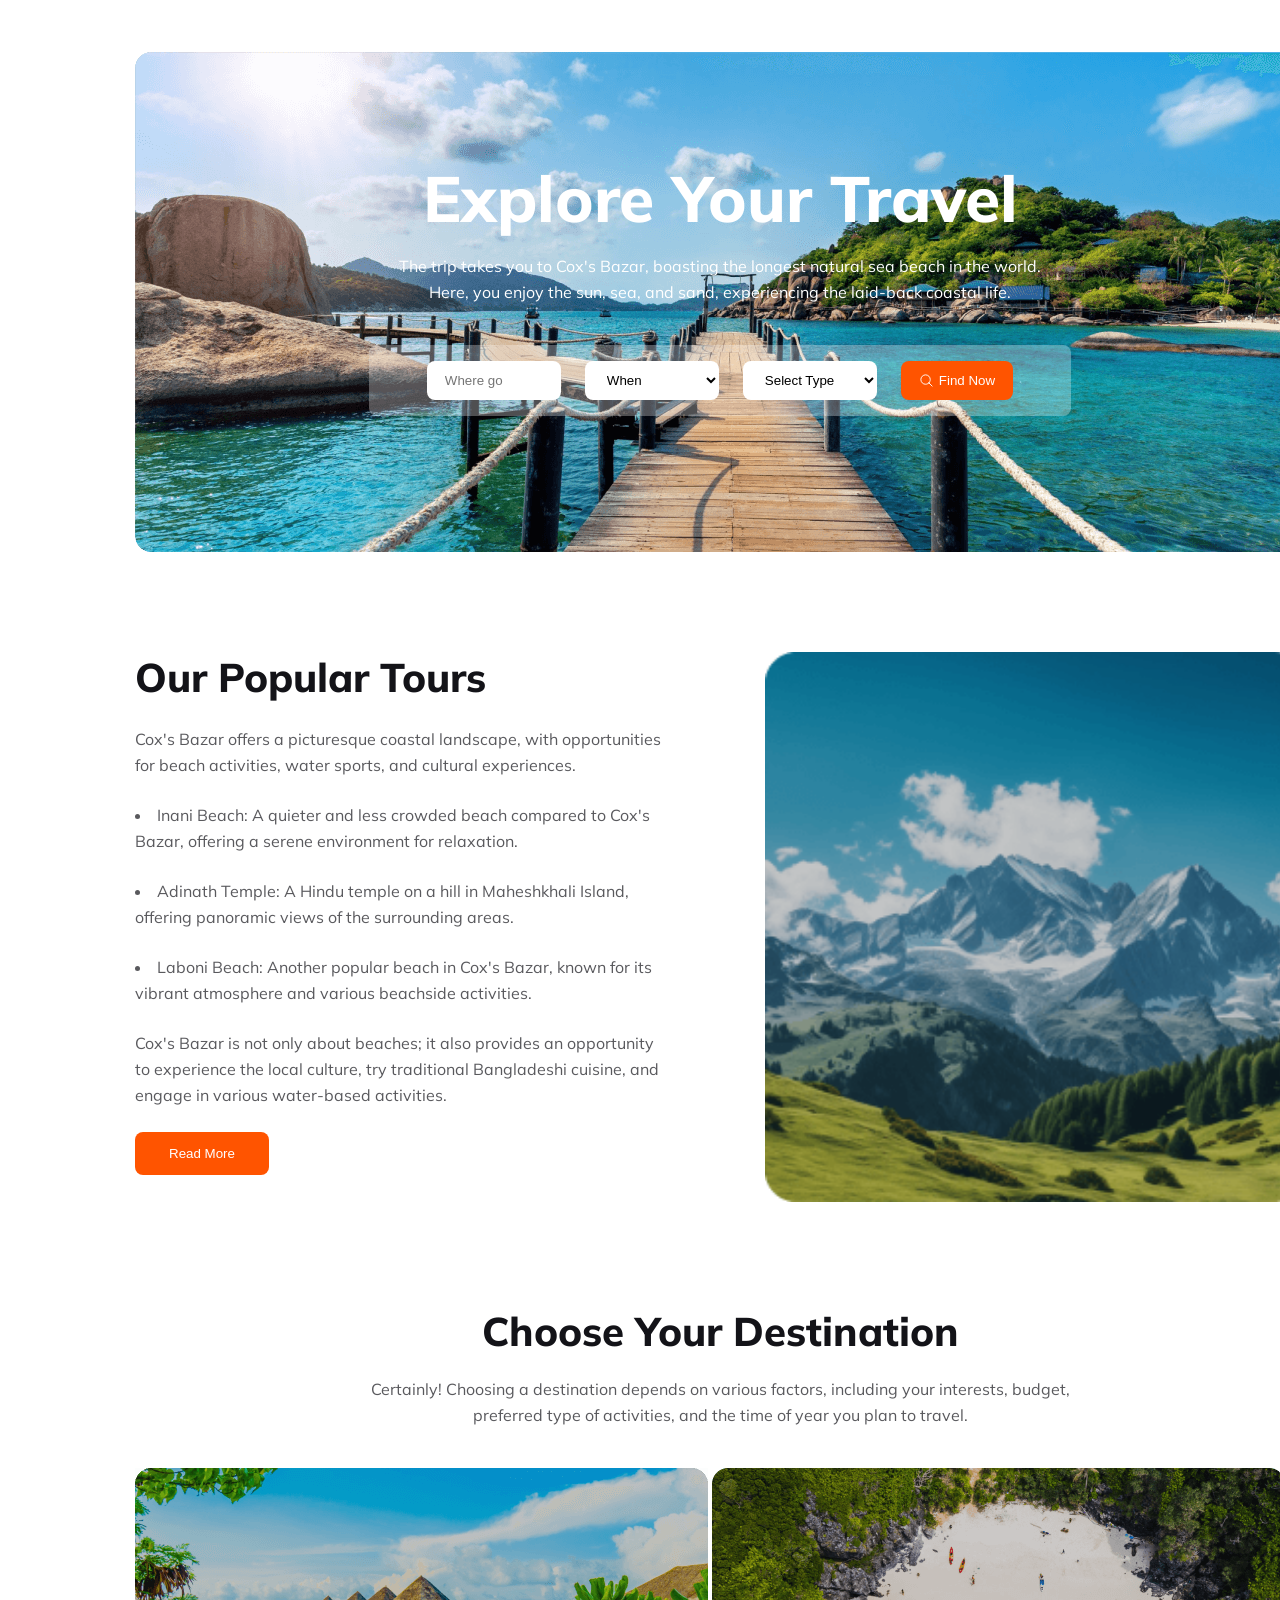
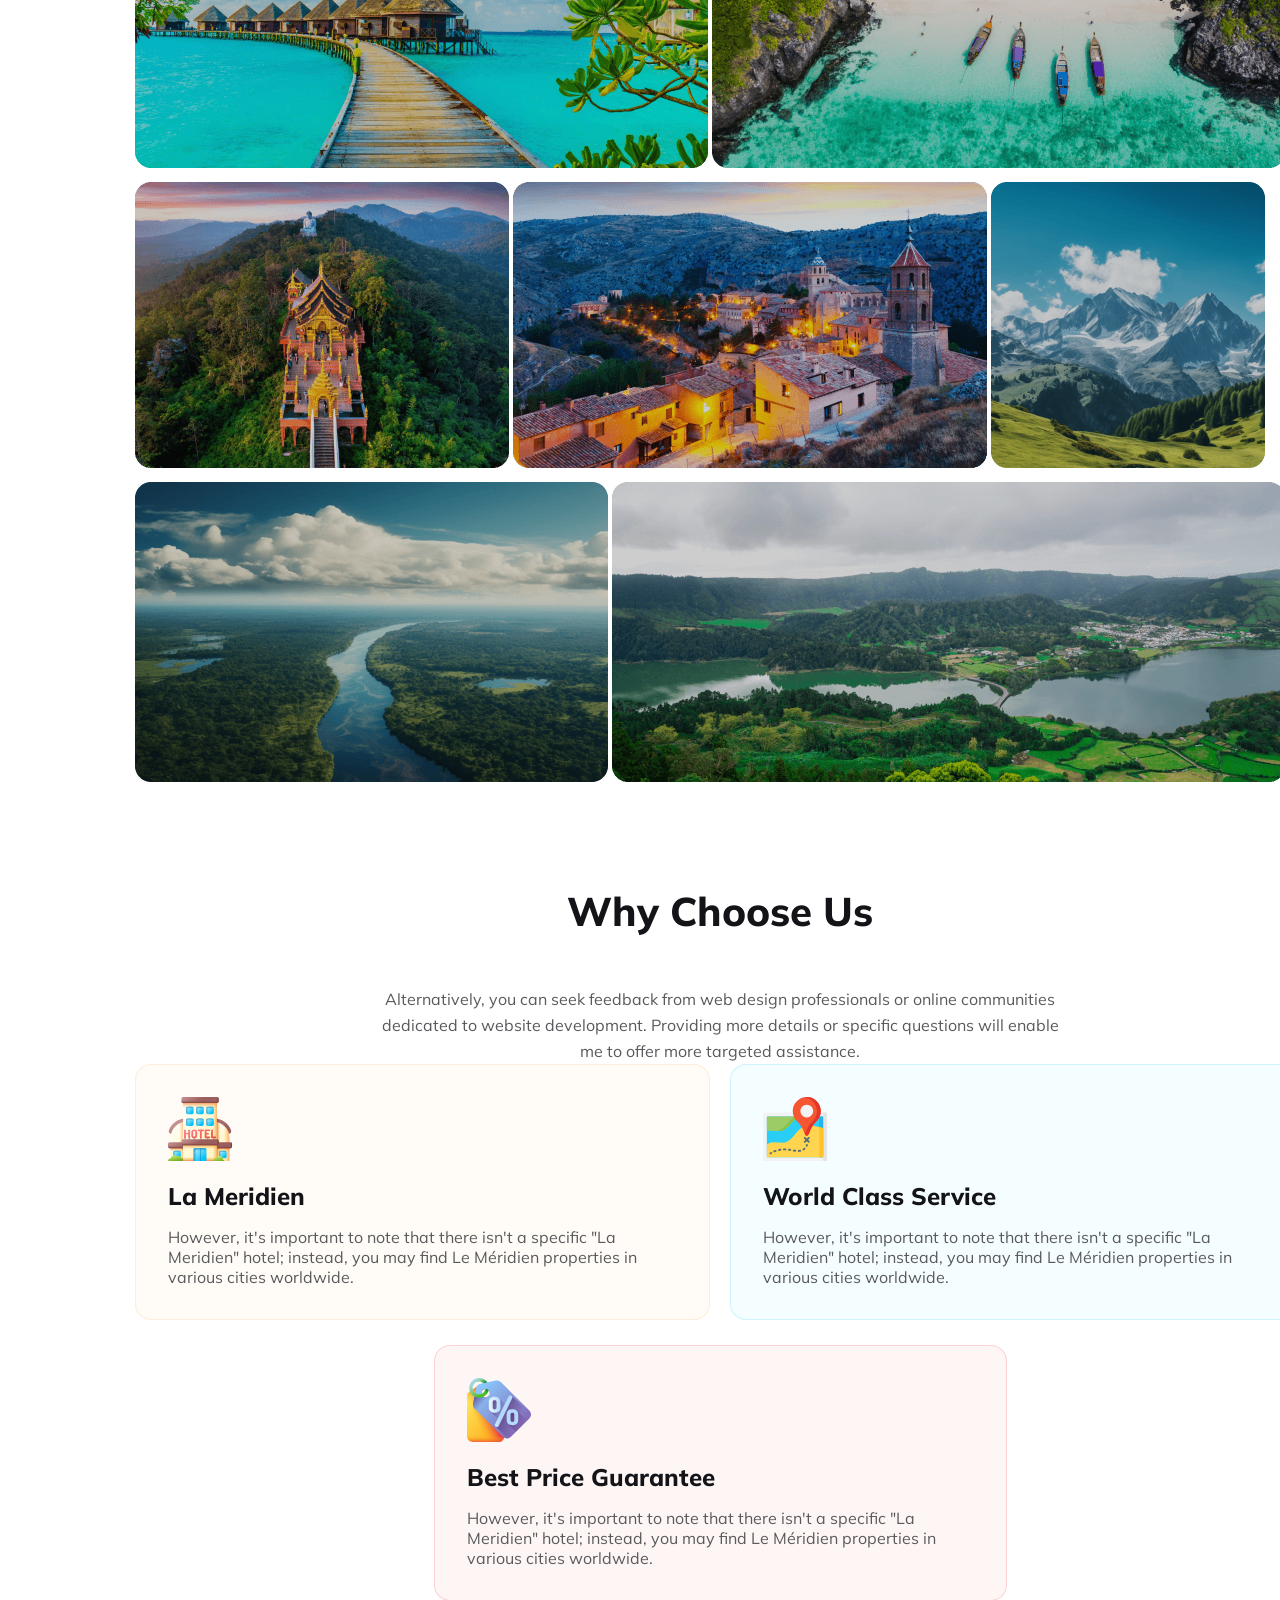
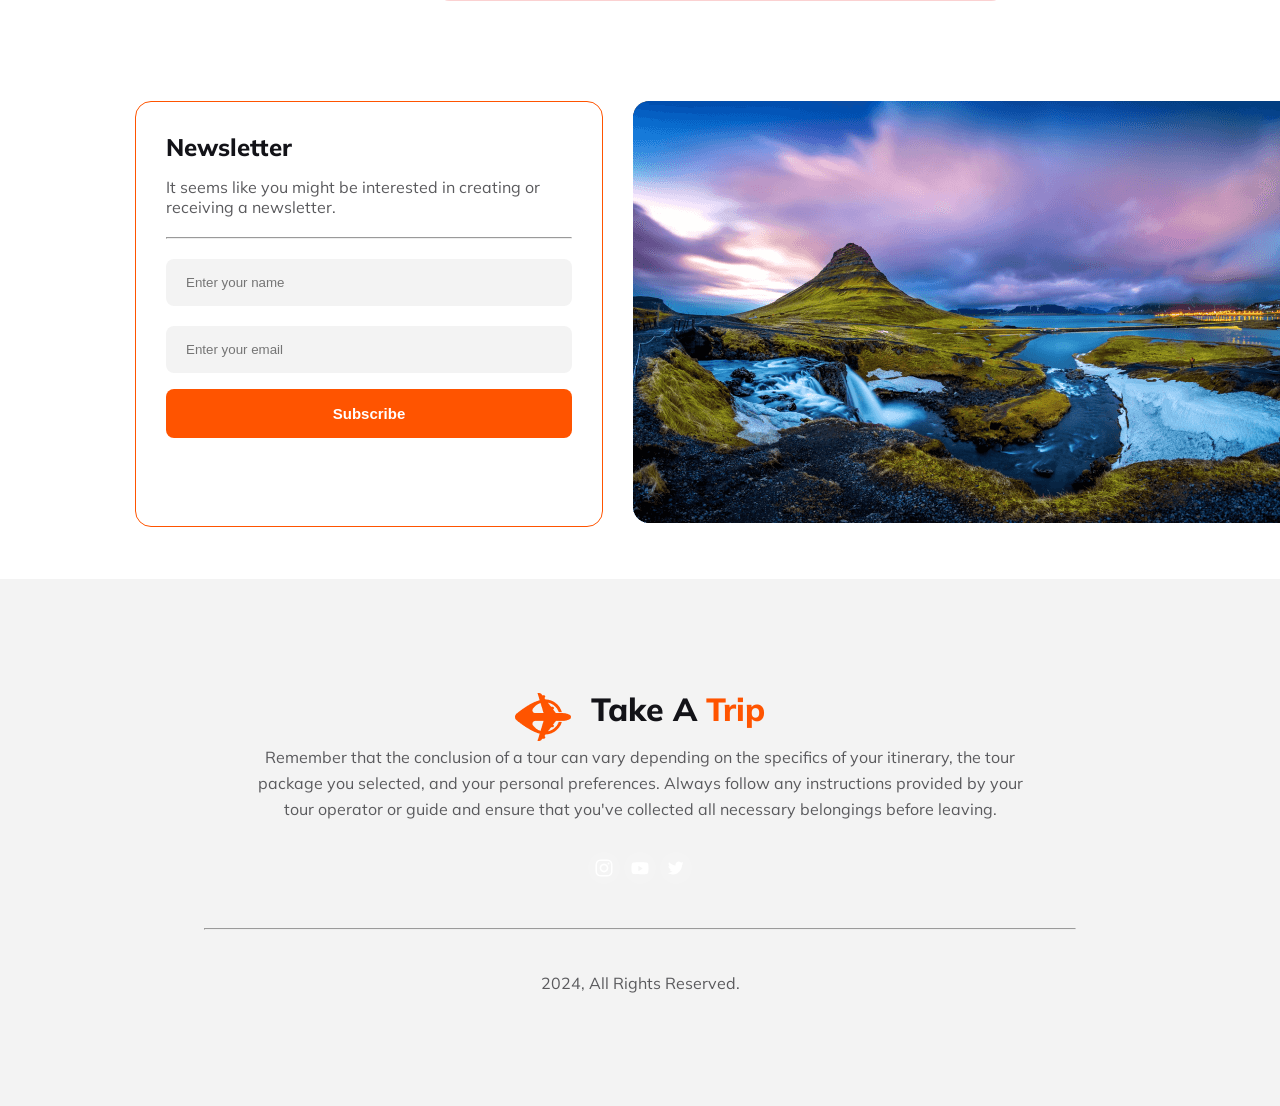
==== travel.html @ 84170798 "No responsive website" ====
<!DOCTYPE html>
<html lang="en">

<head>
    <meta charset="UTF-8">
    <meta name="viewport" content="width=device-width, initial-scale=1.0">
    <title>Travel Guide Website</title>
    <link rel="stylesheet" href="travel.css">

</head>

<body>
    <div class="main-container">


        <!-- banner-part -->
        <div class="banner-container">
            <div class="banner-box">

                <h1 class="banner-box-title">Explore Your Travel</h1>
                <p class="banner-box-description">The trip takes you to Cox's Bazar, boasting the longest natural sea
                    beach in the world. Here, you enjoy the sun, sea, and sand, experiencing the laid-back coastal life.
                </p>

                <form class="banner-form">
                    <input type="text" placeholder="Where go">
                    <select class="banner-select">
                        <option value="">When</option>
                        <option value="">How</option>
                        <option value="">Where</option>
                    </select>
                    <select class="banner-select">
                        <option value="">Select Type</option>
                        <option value="">Plane</option>
                        <option value="">Bus</option>
                    </select>
                    <button class="btn-primary">
                        <img src="./Images/Frame.svg" alt="">Find Now
                    </button>
                </form>
            </div>

            <!-- Popular section -->
            <!-- Popular section -->

            <div class="popular-container">
                <div class="popular-box">
                    <h1 class="popular-box-header">Our Popular Tours</h1>
                    <p class="popular-box-description">
                        Cox's Bazar offers a picturesque coastal landscape, with opportunities for beach activities,
                        water sports, and cultural experiences.
                    </p>
                    <li class="popular-box-description">Inani Beach: A quieter and less crowded beach compared to Cox's
                        Bazar, offering a serene
                        environment for relaxation.</li>
                    <li class="popular-box-description">Adinath Temple: A Hindu temple on a hill in Maheshkhali Island,
                        offering panoramic views of the
                        surrounding areas.</li>
                    <li class="popular-box-description">Laboni Beach: Another popular beach in Cox's Bazar, known for
                        its vibrant atmosphere and various
                        beachside activities.</li>
                    <p class="popular-box-description">Cox's Bazar is not only about beaches; it also provides an
                        opportunity to experience the local
                        culture, try traditional Bangladeshi cuisine, and engage in various water-based activities.</p>
                    <button class="btn-secondary">
                        Read More
                    </button>
                </div>
                <div class="popular-img">
                    <img src="./Images/Rectangle 9.png" alt="">
                </div>
            </div>
            <!-- Destination section -->
            <div class="destination-section-container">
                <h1 class="destination-section-title">Choose Your Destination</h1>
                <p class="destination-section-description">
                    Certainly! Choosing a destination depends on various factors, including your interests, budget,
                    preferred type of activities, and the time of year you plan to travel.

                </p>
                <div class="destination-section-item">
                    <div class="destination-section-box1">
                        <img src="Images/Rectangle 5.png" alt="">
                        <img src="Images/Rectangle 8.png" alt="">
                    </div>
                    <div class="destination-section-box2">
                        <img src="Images/Rectangle 6.png" alt="">
                        <img src="Images/Rectangle 7.png" alt="">
                        <img src="Images/Rectangle 9.png" alt="">
                    </div>
                    <div class="destination-section-box3">
                        <img src="Images/Rectangle 11.png" alt="">
                        <img src="Images/Rectangle 10.png" alt="">
                    </div>
                </div>
            </div>
            <!-- why choose section -->

            <div class="why-choose-container">
                <div>
                    <h2 class="why-choose-title">Why Choose Us</h2>
                    <p class="why-choose-description">Alternatively, you can seek feedback from web design professionals
                        or online communities dedicated to website development. Providing more details or specific
                        questions will enable me to offer more targeted assistance.</p>
                </div>
                <div class="why-choose-card-double">
                    <div class="why-choose-card-box">
                        <div class="why-choose-card">
                            <img src="Images/hotel 1.svg" alt="">
                            <h2 class="why-choose-card-text">La Meridien</h2>
                            <p class="why-choose-card-description">However, it's important to note that there isn't a
                                specific "La Meridien" hotel; instead, you may find Le Méridien properties in various
                                cities worldwide.</p>
                        </div>
                    </div>
                    <div class="why-choose-card-box1">
                        <div class="why-choose-card">
                            <img src="Images/map 1.svg" alt="">
                            <h2 class="why-choose-card-text">World Class Service</h2>
                            <p class="why-choose-card-description">However, it's important to note that there isn't a
                                specific "La Meridien" hotel; instead, you may find Le Méridien properties in various
                                cities worldwide.</p>
                        </div>
                    </div>

                </div>
                <div class="why-choose-card-box2">
                    <div class="why-choose-card">
                        <img src="Images/price-tag 1.svg" alt="">
                        <h2 class="why-choose-card-text">Best Price Guarantee</h2>
                        <p class="why-choose-card-description">However, it's important to note that there isn't a
                            specific "La Meridien" hotel; instead, you may find Le Méridien properties in various cities
                            worldwide.</p>
                    </div>
                </div>
            </div>

            <!-- news-letter section -->
            <div class="news-letter-container">
                <div class="news-letter-box">
                    <h2 class="news-letter-title">
                        Newsletter
                    </h2>
                    <p class="news-letter-text">
                        It seems like you might be interested in creating or receiving a newsletter.
                    </p>
                    <hr>
                    <div class="news-letter-search">
                        <input type="text" placeholder="Enter your name">
                        <input type="email" placeholder="Enter your email">
                    </div>
                    <button class="submit">Subscribe</button>

                </div>
                <div class="news-letter-img">
                    <img src="./Images/Rectangle 8 (1).png" alt="">
                </div>
            </div>
        </div>
    </div>

    <!-- footer-section -->
    <div class="footer-container">
        <div class="footer-box">
            <div class="footer-logo">
                <div class="footer-merge"> <img src="./Images/Group 40071 (2).png" alt="">
                    <h1 class="footer-header">Take A <span class="footer-text-change">Trip</span> </h1>
                </div>

                <p class="footer-description">
                    Remember that the conclusion of a tour can vary depending on the specifics of your itinerary,
                    the tour package you selected, and your personal preferences. Always follow any instructions
                    provided by your tour operator or guide and ensure that you've collected all necessary
                    belongings before leaving.
                </p>
            </div>
            <div class="footer-box-icon">
                <img src="Images/Instagram.svg" alt="">
                <img src="Images/Youtube.svg" alt="">
                <img src="Images/Twitter.svg" alt="">
            </div>
            <hr class="short">
            <p class="footer-description">2024, All Rights Reserved.</p>
        </div>
    </div>
</body>

</html>
---- travel.css ----
@import url('https://fonts.googleapis.com/css2?family=Mulish:wght@400;500;600;700;800&display=swap');

 * {
     margin: 0;
     padding: 0;
     box-sizing: border-box;
 }

 .main-container {
     width: 1440px;
     height: fit-content;
     padding: 52px 135px;
     margin: 0 auto;
     font-family: 'Mulish';
 }

 /* p=color: rgba(19, 19, 24, 0.70);
     h=color: #131318; */
 .banner-box {
     background-image: url('./Images/Group\ 13\ \(1\)\ \(1\).png');
     background-repeat: no-repeat;
     width: 1170px;
     height: 500px;
     border-radius: 16px;
 }

 .banner-box {
     padding-top: 106px;
     padding-bottom: 106px;
 }

 .banner-box-title {
     color: #FFF;
     font-size: 64px;
     font-weight: 800;
     text-align: center;
     margin-bottom: 15px;


 }

 .banner-box-description {
     color: #FFF;
     text-align: center;
     font-size: 16px;
     font-weight: 400;
     line-height: 26px;
     width: 676px;
     margin: 0 auto;
     margin-bottom: 40px;


 }

 .banner-form {
     display: flex;
     justify-content: center;
     border-radius: 8px;
     background: rgba(255, 255, 255, 0.30);
     padding: 16px;
     display: flex;
     gap: 24px;
     width: 60%;
     margin: 0 auto;

 }

 .banner-form .banner-select {
     outline: 0;
     border: none;
     border-radius: 8px;
     background: #FFF;
     width: 20%;
     padding: 0 18px;
     /* appearance: none; */

 }

 .banner-form input[type=text] {
     width: 20%;
     border: none;
     outline: 0;
     border-radius: 8px;
     background: #FFF;
     padding: 0 18px;

 }

 .btn-primary {
     display: flex;
     gap: 5px;
     align-items: center;
     border-radius: 8px;
     background: #FF5400;
     border: none;
     color: #FFF;
     padding: 12px 18px;
 }

 .btn-primary img {
     width: 15px;
     height: 15px;

 }

 /* popular section */
 .popular-container {
     display: flex;
     justify-content: space-between;
     margin-top: 100px;
     margin-bottom: 100px;
 }

 .popular-box {
     width: 527px;
     margin-bottom: 24px;
 }

 .popular-box-header {
     color: #131318;
     font-size: 40px;
     font-weight: 800;
     margin-bottom: 24px;

 }

 .popular-box-description {
     color: rgba(19, 19, 24, 0.70);
     font-size: 16px;
     font-weight: 400;
     line-height: 26px;
     margin-bottom: 24px;

 }


 .popular-img img {
     width: 540px;
     height: 550px;
 }

 .btn-secondary {
     border-radius: 8px;
     background: #FF5400;
     padding: 14px 34px;
     color: #FFF;
     border: none;
     cursor: pointer;
 }

 /* Destination section */
 .destination-section-title {
     color: #131318;
     text-align: center;
     font-size: 40px;
     font-weight: 800;
     margin-bottom: 20px;

 }

 .destination-section-description {
     color: rgba(19, 19, 24, 0.70);
     margin: 0 auto;
     width: 700px;
     text-align: center;
     font-size: 16px;
     font-weight: 400;
     line-height: 26px;

 }

 .destination-section-item {
     margin-top: 40px;
     display: grid;
     gap: 10px;
 }

 .destination-section-box1 {}

 /* why choose section */
 .why-choose-container {
     margin-top: 100px;

 }

 .why-choose-card-double {
     display: grid;
     grid-template-columns: repeat(2, 1fr);
     gap: 20px;
 }

 .why-choose-title {
     color: #131318;
     text-align: center;
     font-size: 40px;
     font-weight: 800;
     margin-bottom: 20px;
 }

 .why-choose-description {
     color: rgba(19, 19, 24, 0.70);
     margin: 0 auto;
     width: 700px;
     text-align: center;
     font-size: 16px;
     font-weight: 400;
     line-height: 26px;
     margin-top: 50px;
 }

 .why-choose-card-box {
     border-radius: 16px;
     border: 1px solid rgba(251, 181, 99, 0.20);
     background: rgba(251, 181, 99, 0.05);
 }

 .why-choose-card {
     padding: 32px;
 }

 .why-choose-card-box1 {
     border-radius: 16px;
     border: 1px solid rgba(41, 206, 246, 0.20);
     background: rgba(41, 206, 246, 0.05);
 }

 .why-choose-card-box2 {
     margin: 0 auto;
     border-radius: 16px;
     border: 1px solid rgba(233, 68, 68, 0.20);
     background: rgba(233, 68, 68, 0.05);
     width: 573px;
     margin-top: 25px;
 }

 .why-choose-card-text {
     color: #131318;
     font-size: 24px;
     font-weight: 800;
     margin-top: 16px;

 }

 .why-choose-card-description {
     color: #5A5A5D;
     font-size: 16px;
     font-weight: 400;
     margin-top: 16px;

 }


 /* news-letter-section */
 .news-letter-container {
     margin-top: 100px;
     display: flex;
     justify-content: space-between;
     gap: 30px;
 }

 .news-letter-box {
     border-radius: 16px;
     border: 1px solid #FF5400;
     padding: 30px;
 }

 .news-letter-title {
     color: #131318;
     font-size: 24px;
     font-weight: 800;
     margin-bottom: 15px;

 }


 .news-letter-text {
     color: #5A5A5D;
     font-size: 16px;
     font-weight: 400;
     margin-bottom: 20px;

 }

 .news-letter-search input {
     border-radius: 8px;
     background: rgba(19, 19, 24, 0.05);
     width: 100%;
     border: none;
     outline: 0;
     padding: 16px 20px;
     margin-top: 20px;

 }

 .submit {
     border-radius: 8px;
     background: #FF5400;
     width: 100%;
     text-align: center;
     padding: 16px 20px;
     color: #FFF;
     border: none;
     color: #FFF;
     font-size: 15px;
     font-weight: 600;
     margin-top: 16px;

 }

 /* footer-section */
 .footer-container {
     background: rgba(19, 19, 24, 0.05);
 }

 .footer-box {
     padding-top: 110px;
     padding-bottom: 110px;
     text-align: center;
 }

 .footer-merge {
     display: flex;
     justify-content: center;
     align-items: center;
     gap: 20px;
 }

 .footer-header {
     color: #131318;
     font-size: 32px;
     font-weight: 800;
     font-family: Mulish;
     margin-bottom: 15px;

 }

 .footer-description {
     color: #5A5A5D;
     text-align: center;
     font-family: Mulish;
     font-size: 16px;
     font-style: normal;
     font-weight: 400;
     line-height: 26px;
     width: 769px;
     margin: 0 auto;
 }

 .short {

     width: 872px;
     margin: 0 auto;
     margin-bottom: 40px;
 }


 .footer-text-change {
     color: #FF5400;
     font-size: 32px;
     font-weight: 800;
 }

 .footer-box-icon {
     margin-bottom: 40px;
     margin-top: 30px;
 }
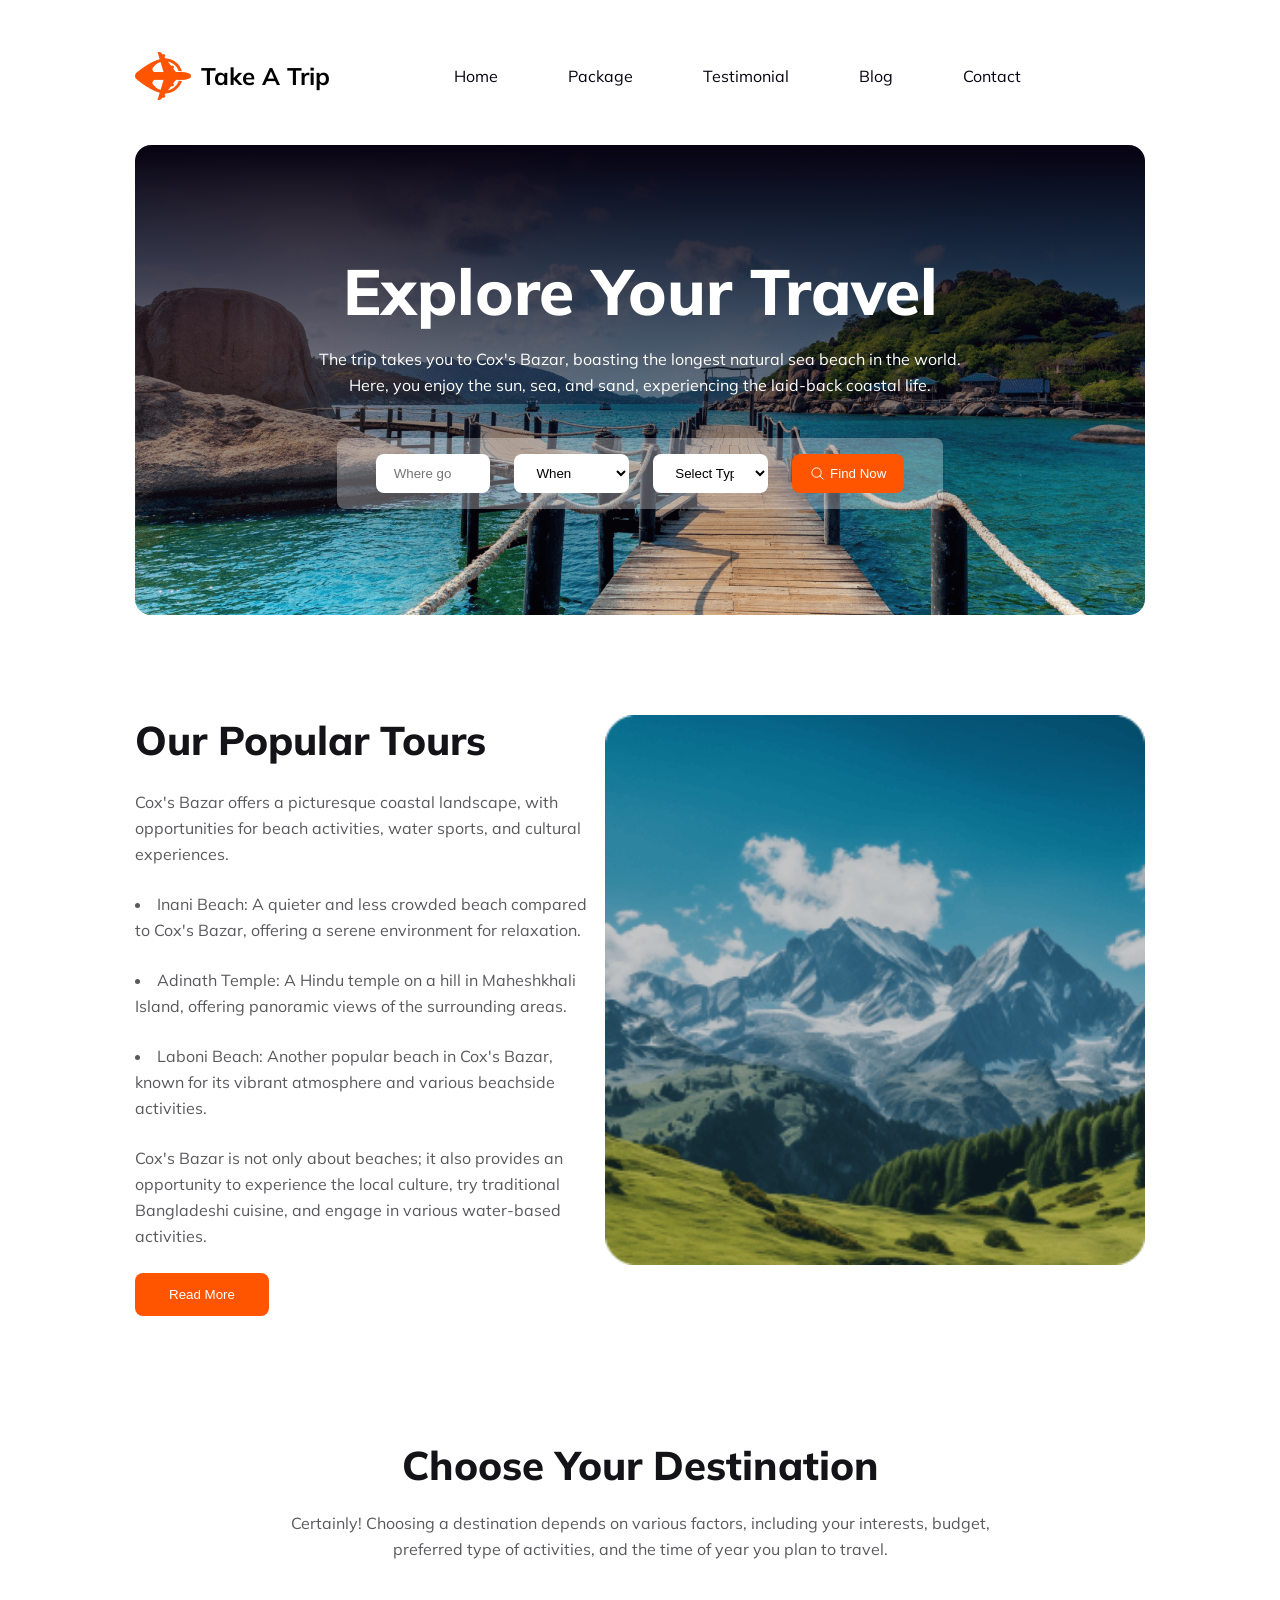
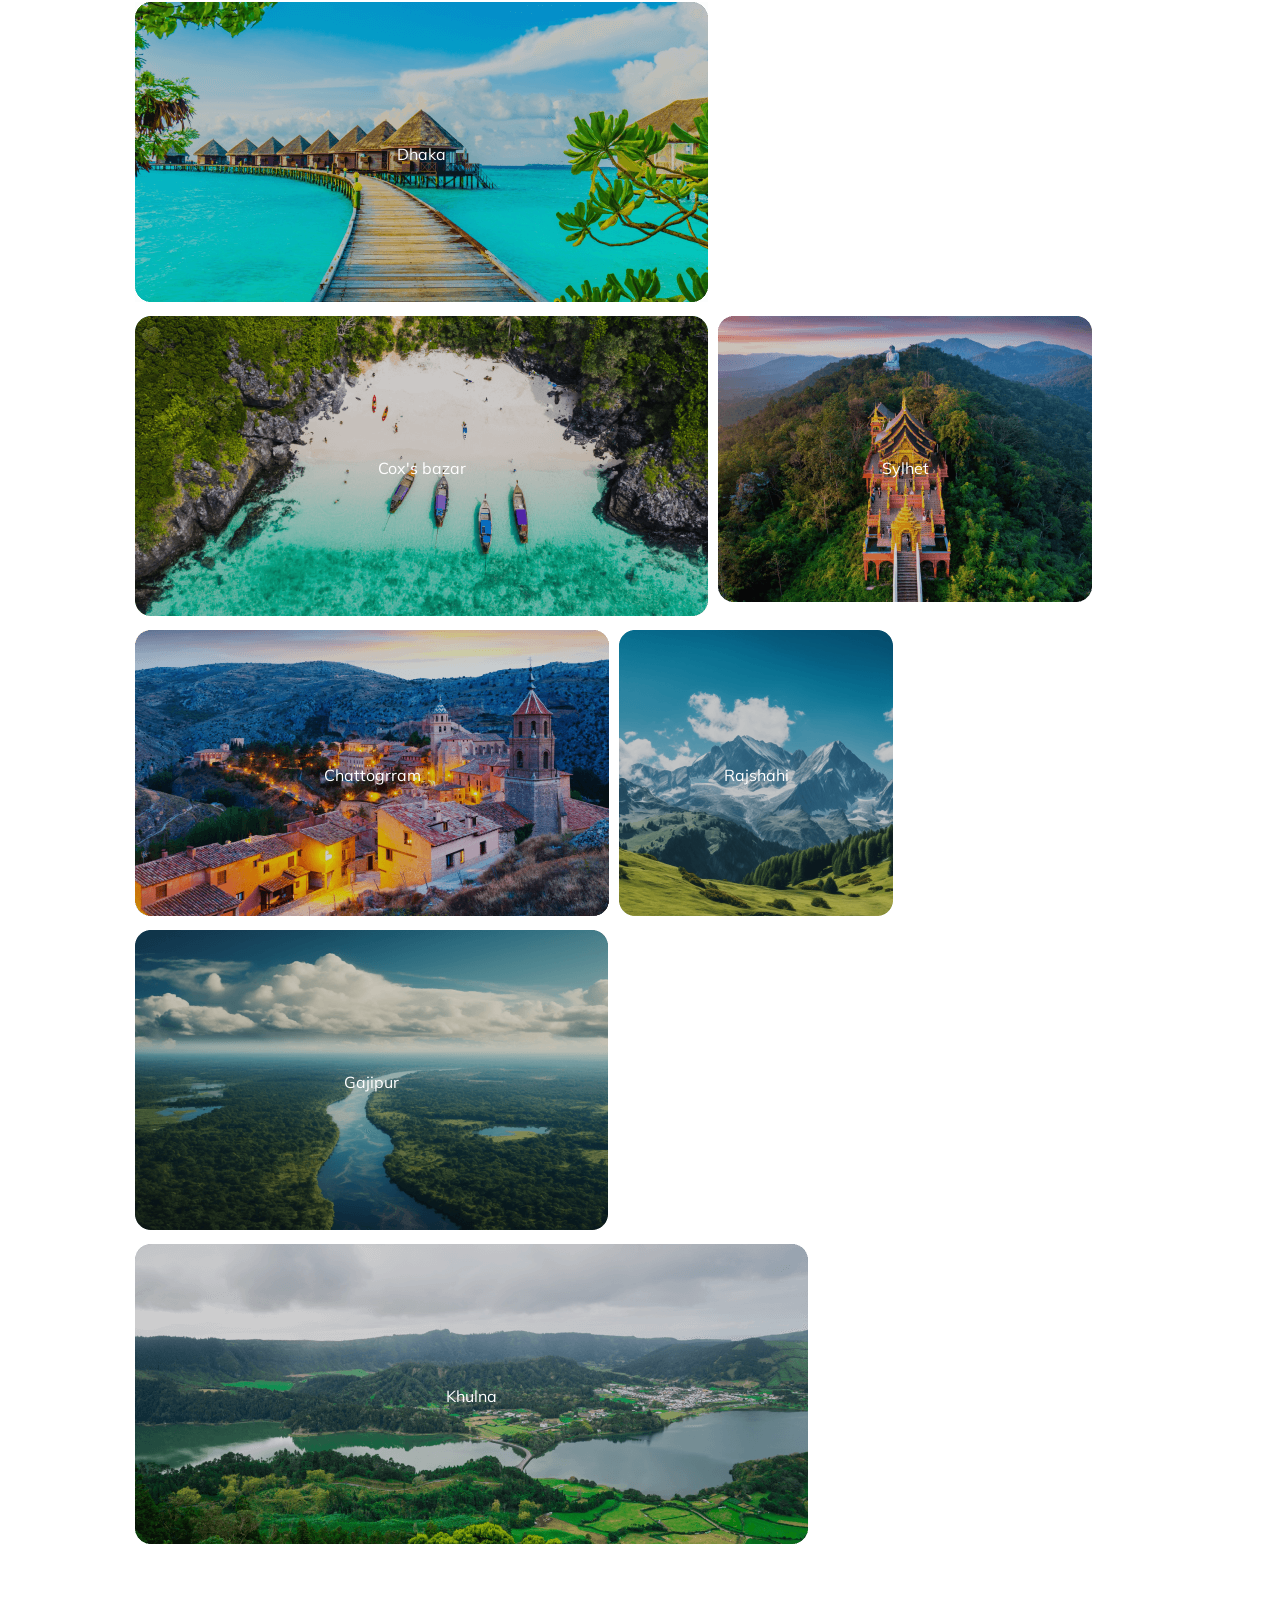
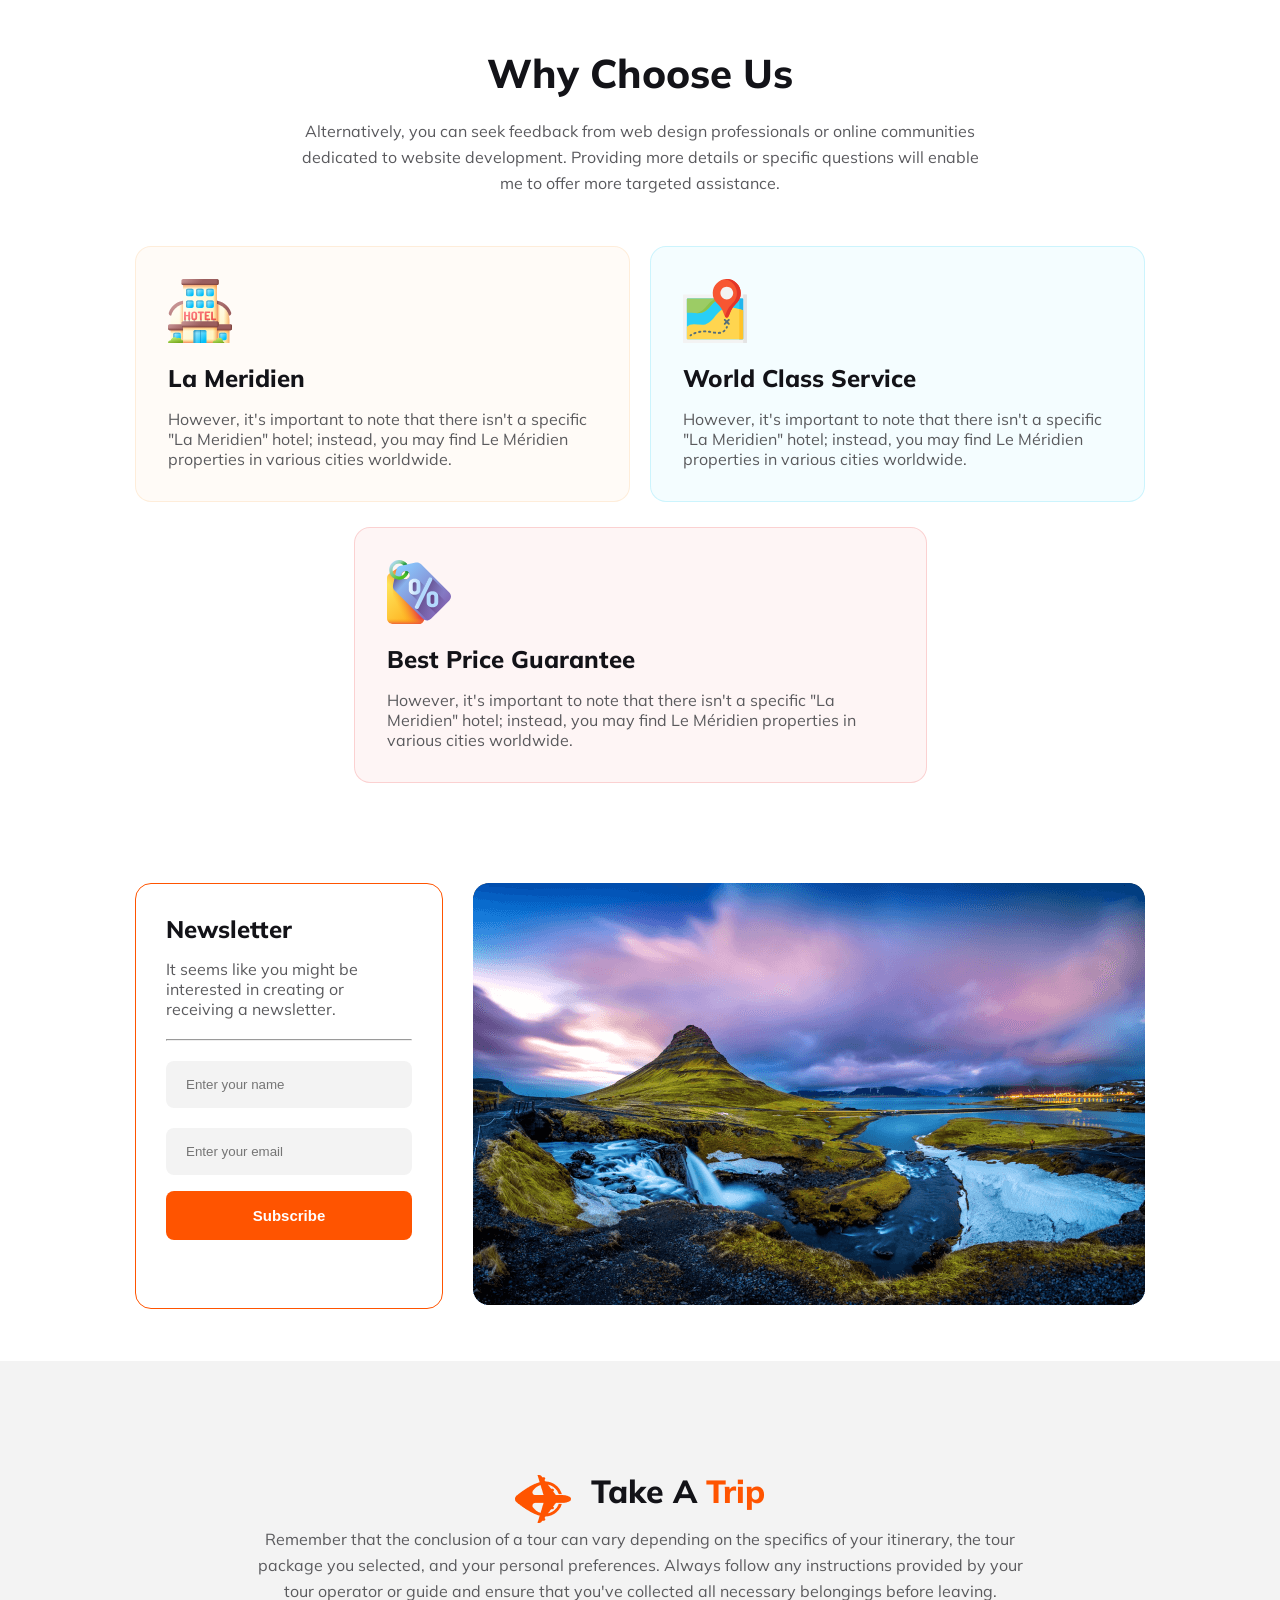
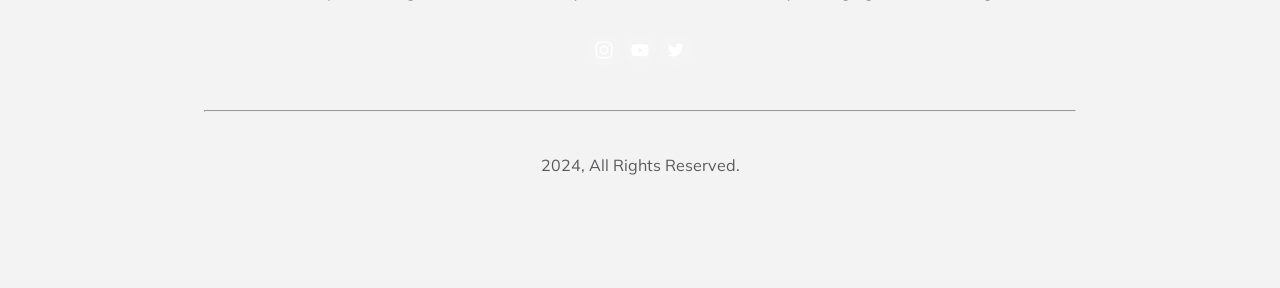
==== commit ce2917fc: "All sections are made responsive" ====
--- a/travel.html
+++ b/travel.html
@@ -7,154 +7,192 @@
     <title>Travel Guide Website</title>
     <link rel="stylesheet" href="travel.css">
 
+
 </head>
 
 <body>
     <div class="main-container">
+        <!-- Menu section -->
+        <nav class="menu-container">
+            <div class="menu-header">
+                <img src="./Images/Group 40071 (2).png" alt="">
+                <h1>Take A <span class="">Trip</span> </h1>
+            </div>
+            <div class="menu-item">
+                <ul>
+                    <li><a href="#">Home</a></li>
+                    <li><a href="#">Package</a></li>
+                    <li><a href="#">Testimonial</a></li>
+                    <li><a href="#">Blog</a></li>
+                    <li><a href="#">Contact</a></li>
+                </ul>
+            </div>
+            <div>
+                <img class="hidden" src="/Images/download.png" alt="">
+            </div>
+        </nav>
 
 
         <!-- banner-part -->
-        <div class="banner-container">
-            <div class="banner-box">
-
-                <h1 class="banner-box-title">Explore Your Travel</h1>
-                <p class="banner-box-description">The trip takes you to Cox's Bazar, boasting the longest natural sea
-                    beach in the world. Here, you enjoy the sun, sea, and sand, experiencing the laid-back coastal life.
+        <div class="banner-box">
+
+            <h1 class="banner-box-title">Explore Your Travel</h1>
+            <p class="banner-box-description">The trip takes you to Cox's Bazar, boasting the longest natural sea
+                beach in the world. Here, you enjoy the sun, sea, and sand, experiencing the laid-back coastal life.
+            </p>
+
+            <form class="banner-form">
+                <input type="text" placeholder="Where go">
+                <select class="banner-select">
+                    <option value="">When</option>
+                    <option value="">How</option>
+                    <option value="">Where</option>
+                </select>
+                <select class="banner-select">
+                    <option value="">Select Type</option>
+                    <option value="">Plane</option>
+                    <option value="">Bus</option>
+                </select>
+                <button class="btn-primary">
+                    <img src="./Images/Frame.svg" alt="">Find Now
+                </button>
+            </form>
+        </div>
+
+        <!-- Popular section -->
+        <!-- Popular section -->
+
+        <div class="popular-container">
+            <div class="popular-box">
+                <h1 class="popular-box-header">Our Popular Tours</h1>
+                <p class="popular-box-description">
+                    Cox's Bazar offers a picturesque coastal landscape, with opportunities for beach activities,
+                    water sports, and cultural experiences.
                 </p>
-
-                <form class="banner-form">
-                    <input type="text" placeholder="Where go">
-                    <select class="banner-select">
-                        <option value="">When</option>
-                        <option value="">How</option>
-                        <option value="">Where</option>
-                    </select>
-                    <select class="banner-select">
-                        <option value="">Select Type</option>
-                        <option value="">Plane</option>
-                        <option value="">Bus</option>
-                    </select>
-                    <button class="btn-primary">
-                        <img src="./Images/Frame.svg" alt="">Find Now
-                    </button>
-                </form>
-            </div>
-
-            <!-- Popular section -->
-            <!-- Popular section -->
-
-            <div class="popular-container">
-                <div class="popular-box">
-                    <h1 class="popular-box-header">Our Popular Tours</h1>
-                    <p class="popular-box-description">
-                        Cox's Bazar offers a picturesque coastal landscape, with opportunities for beach activities,
-                        water sports, and cultural experiences.
-                    </p>
-                    <li class="popular-box-description">Inani Beach: A quieter and less crowded beach compared to Cox's
-                        Bazar, offering a serene
-                        environment for relaxation.</li>
-                    <li class="popular-box-description">Adinath Temple: A Hindu temple on a hill in Maheshkhali Island,
-                        offering panoramic views of the
-                        surrounding areas.</li>
-                    <li class="popular-box-description">Laboni Beach: Another popular beach in Cox's Bazar, known for
-                        its vibrant atmosphere and various
-                        beachside activities.</li>
-                    <p class="popular-box-description">Cox's Bazar is not only about beaches; it also provides an
-                        opportunity to experience the local
-                        culture, try traditional Bangladeshi cuisine, and engage in various water-based activities.</p>
-                    <button class="btn-secondary">
-                        Read More
-                    </button>
-                </div>
-                <div class="popular-img">
-                    <img src="./Images/Rectangle 9.png" alt="">
-                </div>
-            </div>
-            <!-- Destination section -->
-            <div class="destination-section-container">
-                <h1 class="destination-section-title">Choose Your Destination</h1>
-                <p class="destination-section-description">
-                    Certainly! Choosing a destination depends on various factors, including your interests, budget,
-                    preferred type of activities, and the time of year you plan to travel.
-
+                <li class="popular-box-description">Inani Beach: A quieter and less crowded beach compared to Cox's
+                    Bazar, offering a serene
+                    environment for relaxation.</li>
+                <li class="popular-box-description">Adinath Temple: A Hindu temple on a hill in Maheshkhali Island,
+                    offering panoramic views of the
+                    surrounding areas.</li>
+                <li class="popular-box-description">Laboni Beach: Another popular beach in Cox's Bazar, known for
+                    its vibrant atmosphere and various
+                    beachside activities.</li>
+                <p class="popular-box-description">Cox's Bazar is not only about beaches; it also provides an
+                    opportunity to experience the local
+                    culture, try traditional Bangladeshi cuisine, and engage in various water-based activities.</p>
+                <button class="btn-secondary">
+                    Read More
+                </button>
+            </div>
+            <div class="popular-img">
+                <img src="./Images/Rectangle 9.png" alt="">
+            </div>
+        </div>
+        <!-- Destination section -->
+        <div class="destination-section-container">
+            <h1 class="destination-section-title">Choose Your Destination</h1>
+            <p class="destination-section-description">
+                Certainly! Choosing a destination depends on various factors, including your interests, budget,
+                preferred type of activities, and the time of year you plan to travel.
+
+            </p>
+            <div class="destination-section-item">
+                <div class="destination-section-box1">
+                    <div class=" destination_image_wraper">
+                        <img src="Images/Rectangle 5.png" alt="">
+                        <p>Dhaka</p>
+                    </div>
+                    <div class=" destination_image_wraper">
+                        <img src="Images/Rectangle 8.png" alt="">
+                        <p>Cox's bazar</p>
+                    </div>
+                    <div class=" destination_image_wraper">
+                        <img src="Images/Rectangle 6.png" alt="">
+                        <p>Sylhet</p>
+                    </div>
+                    <div class=" destination_image_wraper">
+                        <img src="Images/Rectangle 7.png" alt="">
+                        <p>Chattogrram</p>
+                    </div>
+                    <div class=" destination_image_wraper">
+                        <img src="Images/Rectangle 9.png" alt="">
+                        <p>Rajshahi</p>
+                    </div>
+                    <div class=" destination_image_wraper">
+                        <img src="Images/Rectangle 11.png" alt="">
+                        <p>Gajipur</p>
+                    </div>
+                    <div class=" destination_image_wraper">
+                        <img src="Images/Rectangle 10.png" alt="">
+                        <p>Khulna</p>
+                    </div>
+
+                </div>
+
+
+            </div>
+        </div>
+        <!-- why choose section -->
+
+        <div class="why-choose-container">
+
+            <h2 class="why-choose-title">Why Choose Us</h2>
+            <p class="why-choose-description">Alternatively, you can seek feedback from web design professionals
+                or online communities dedicated to website development. Providing more details or specific
+                questions will enable me to offer more targeted assistance.</p>
+
+            <div class="why-choose-card-double">
+                <div class="why-choose-card-box">
+                    <div class="why-choose-card">
+                        <img src="Images/hotel 1.svg" alt="">
+                        <h2 class="why-choose-card-text">La Meridien</h2>
+                        <p class="why-choose-card-description">However, it's important to note that there isn't a
+                            specific "La Meridien" hotel; instead, you may find Le Méridien properties in various
+                            cities worldwide.</p>
+                    </div>
+                </div>
+                <div class="why-choose-card-box1">
+                    <div class="why-choose-card">
+                        <img src="Images/map 1.svg" alt="">
+                        <h2 class="why-choose-card-text">World Class Service</h2>
+                        <p class="why-choose-card-description">However, it's important to note that there isn't a
+                            specific "La Meridien" hotel; instead, you may find Le Méridien properties in various
+                            cities worldwide.</p>
+                    </div>
+                </div>
+
+            </div>
+            <div class="why-choose-card-box2">
+                <div class="why-choose-card">
+                    <img src="Images/price-tag 1.svg" alt="">
+                    <h2 class="why-choose-card-text">Best Price Guarantee</h2>
+                    <p class="why-choose-card-description">However, it's important to note that there isn't a
+                        specific "La Meridien" hotel; instead, you may find Le Méridien properties in various cities
+                        worldwide.</p>
+                </div>
+            </div>
+        </div>
+
+        <!-- news-letter section -->
+        <div class="news-letter-container">
+            <div class="news-letter-box">
+                <h2 class="news-letter-title">
+                    Newsletter
+                </h2>
+                <p class="news-letter-text">
+                    It seems like you might be interested in creating or receiving a newsletter.
                 </p>
-                <div class="destination-section-item">
-                    <div class="destination-section-box1">
-                        <img src="Images/Rectangle 5.png" alt="">
-                        <img src="Images/Rectangle 8.png" alt="">
-                    </div>
-                    <div class="destination-section-box2">
-                        <img src="Images/Rectangle 6.png" alt="">
-                        <img src="Images/Rectangle 7.png" alt="">
-                        <img src="Images/Rectangle 9.png" alt="">
-                    </div>
-                    <div class="destination-section-box3">
-                        <img src="Images/Rectangle 11.png" alt="">
-                        <img src="Images/Rectangle 10.png" alt="">
-                    </div>
-                </div>
-            </div>
-            <!-- why choose section -->
-
-            <div class="why-choose-container">
-                <div>
-                    <h2 class="why-choose-title">Why Choose Us</h2>
-                    <p class="why-choose-description">Alternatively, you can seek feedback from web design professionals
-                        or online communities dedicated to website development. Providing more details or specific
-                        questions will enable me to offer more targeted assistance.</p>
-                </div>
-                <div class="why-choose-card-double">
-                    <div class="why-choose-card-box">
-                        <div class="why-choose-card">
-                            <img src="Images/hotel 1.svg" alt="">
-                            <h2 class="why-choose-card-text">La Meridien</h2>
-                            <p class="why-choose-card-description">However, it's important to note that there isn't a
-                                specific "La Meridien" hotel; instead, you may find Le Méridien properties in various
-                                cities worldwide.</p>
-                        </div>
-                    </div>
-                    <div class="why-choose-card-box1">
-                        <div class="why-choose-card">
-                            <img src="Images/map 1.svg" alt="">
-                            <h2 class="why-choose-card-text">World Class Service</h2>
-                            <p class="why-choose-card-description">However, it's important to note that there isn't a
-                                specific "La Meridien" hotel; instead, you may find Le Méridien properties in various
-                                cities worldwide.</p>
-                        </div>
-                    </div>
-
-                </div>
-                <div class="why-choose-card-box2">
-                    <div class="why-choose-card">
-                        <img src="Images/price-tag 1.svg" alt="">
-                        <h2 class="why-choose-card-text">Best Price Guarantee</h2>
-                        <p class="why-choose-card-description">However, it's important to note that there isn't a
-                            specific "La Meridien" hotel; instead, you may find Le Méridien properties in various cities
-                            worldwide.</p>
-                    </div>
-                </div>
-            </div>
-
-            <!-- news-letter section -->
-            <div class="news-letter-container">
-                <div class="news-letter-box">
-                    <h2 class="news-letter-title">
-                        Newsletter
-                    </h2>
-                    <p class="news-letter-text">
-                        It seems like you might be interested in creating or receiving a newsletter.
-                    </p>
-                    <hr>
-                    <div class="news-letter-search">
-                        <input type="text" placeholder="Enter your name">
-                        <input type="email" placeholder="Enter your email">
-                    </div>
-                    <button class="submit">Subscribe</button>
-
-                </div>
-                <div class="news-letter-img">
-                    <img src="./Images/Rectangle 8 (1).png" alt="">
-                </div>
+                <hr>
+                <div class="news-letter-search">
+                    <input type="text" placeholder="Enter your name">
+                    <input type="email" placeholder="Enter your email">
+                </div>
+                <button class="submit">Subscribe</button>
+
+            </div>
+            <div class="news-letter-img">
+                <img src="./Images/Rectangle 8 (1).png" alt="">
             </div>
         </div>
     </div>
--- a/travel.css
+++ b/travel.css
@@ -7,27 +7,61 @@
  }
 
  .main-container {
-     width: 1440px;
+     max-width: 1440px;
      height: fit-content;
      padding: 52px 135px;
      margin: 0 auto;
      font-family: 'Mulish';
  }
+
+ /* menu-section */
+ .menu-container {
+     display: flex;
+     justify-content: space-between;
+     align-items: center;
+     margin-bottom: 45px;
+ }
+
+ .menu-header {
+     display: flex;
+     align-items: center;
+     gap: 10px;
+ }
+
+ .menu-item ul {
+     display: flex;
+
+ }
+
+ .menu-item ul li {
+     list-style: none;
+ }
+
+ .menu-item ul li a {
+     text-decoration: none;
+     color: #070211;
+     padding: 0px 35px;
+ }
+
+ .hidden {
+     display: none;
+     height: 30px;
+     width: 30px;
+ }
+
 
  /* p=color: rgba(19, 19, 24, 0.70);
      h=color: #131318; */
  .banner-box {
-     background-image: url('./Images/Group\ 13\ \(1\)\ \(1\).png');
-     background-repeat: no-repeat;
-     width: 1170px;
-     height: 500px;
-     border-radius: 16px;
- }
-
- .banner-box {
      padding-top: 106px;
      padding-bottom: 106px;
- }
+     background-repeat: no-repeat;
+     /* width: 1170px; */
+     height: fit-content;
+     border-radius: 16px;
+     background: linear-gradient(180deg, #070211 0%, rgba(7, 2, 17, 0.00) 100%), url('./Images/Group\ 13\ \(1\)\ \(1\).png');
+ }
+
 
  .banner-box-title {
      color: #FFF;
@@ -55,13 +89,14 @@
  .banner-form {
      display: flex;
      justify-content: center;
+     width: 60%;
+     margin: 0 auto;
      border-radius: 8px;
      background: rgba(255, 255, 255, 0.30);
      padding: 16px;
-     display: flex;
      gap: 24px;
-     width: 60%;
-     margin: 0 auto;
+
+
 
  }
 
@@ -149,6 +184,24 @@
  }
 
  /* Destination section */
+ .destination-section-box1 {
+     display: flex;
+     gap: 10px;
+     flex-wrap: wrap;
+ }
+
+ .destination-section-box1 .destination_image_wraper {
+     position: relative;
+ }
+
+ .destination-section-box1 .destination_image_wraper p {
+     position: absolute;
+     left: 50%;
+     top: 50%;
+     transform: translate(-50%, -50%);
+     color: white;
+ }
+
  .destination-section-title {
      color: #131318;
      text-align: center;
@@ -175,8 +228,6 @@
      gap: 10px;
  }
 
- .destination-section-box1 {}
-
  /* why choose section */
  .why-choose-container {
      margin-top: 100px;
@@ -205,7 +256,7 @@
      font-size: 16px;
      font-weight: 400;
      line-height: 26px;
-     margin-top: 50px;
+     margin-bottom: 50px;
  }
 
  .why-choose-card-box {
@@ -256,6 +307,7 @@
      display: flex;
      justify-content: space-between;
      gap: 30px;
+     /* flex-wrap: wrap; */
  }
 
  .news-letter-box {
@@ -363,4 +415,267 @@
  .footer-box-icon {
      margin-bottom: 40px;
      margin-top: 30px;
+ }
+
+ /* responsive for mobile device */
+ /* responsive for mobile device */
+ /* responsive for mobile device */
+
+ @media screen and (max-width: 600px) {
+
+     /* menu-section */
+     .main-container {
+         padding: 30px;
+     }
+
+     .menu-item ul {
+         display: none;
+     }
+
+     .hidden {
+         display: block;
+     }
+
+     /* banner-section */
+     .banner-box {
+         background-repeat: no-repeat;
+         width: 100%;
+         border-radius: 16px;
+         height: 483px;
+
+     }
+
+     .banner-form {
+         flex-direction: column;
+         width: 287px;
+         border-radius: 8px;
+         background: rgba(255, 255, 255, 0.30);
+
+     }
+
+     .banner-box-title {
+         color: #FFF;
+         font-size: 22px;
+         font-weight: 800;
+         margin-top: -90px;
+
+     }
+
+     .banner-box-description {
+         color: #FFF;
+         text-align: center;
+         font-size: 14px;
+         font-weight: 400;
+         margin: 0 auto;
+         margin-bottom: 20px;
+         width: 300px;
+     }
+
+     .banner-form input[type=text] {
+         width: 100%;
+         border: none;
+         outline: 0;
+         border-radius: 8px;
+         background: #FFF;
+         padding: 15px;
+
+     }
+
+     .btn-primary {
+         gap: 10px;
+         justify-content: center;
+         border-radius: 8px;
+         background: #FF5400;
+         color: #FFF;
+
+     }
+
+     .banner-form .banner-select {
+         outline: 0;
+         border: none;
+         border-radius: 8px;
+         background: #FFF;
+         width: 100%;
+         padding: 15px;
+         /* appearance: none; */
+
+     }
+
+     /* popular-section */
+     .popular-container {
+         flex-direction: column;
+         margin-top: 24px;
+         margin-bottom: 100px;
+     }
+
+     .popular-img img {
+         width: 100%;
+         height: 520px;
+     }
+
+     .popular-box {
+         width: 100%;
+     }
+
+     /* news-later */
+     .news-letter-container {
+         margin-top: 100px;
+         flex-direction: column;
+         gap: 30px;
+         width: 100%;
+     }
+
+     .news-letter-img img {
+         width: 100%;
+     }
+
+     /* destination section */
+     .destination-section-description {
+         width: 100%;
+     }
+
+     .destination-section-box1 .destination_image_wraper img {
+         width: 100%;
+     }
+
+     .destination_image_wraper {
+         width: 100%;
+     }
+
+     /* footer section */
+
+     .footer-merge {
+
+         flex-direction: column;
+         justify-content: center;
+         align-items: center;
+         gap: 20px;
+     }
+
+     .footer-box {
+         padding: 35px 44px;
+         text-align: center;
+     }
+
+     .footer-header {
+         color: #131318;
+         font-family: Mulish;
+         font-size: 21.543px;
+         font-weight: 800;
+
+
+     }
+
+     .footer-description {
+         color: #5A5A5D;
+         text-align: center;
+         font-family: Mulish;
+         font-size: 16px;
+         font-weight: 400;
+         width: 287px;
+         margin: 0 auto;
+     }
+
+     .footer-logo img {
+         width: 28.724px;
+         height: 33.516px;
+     }
+
+
+     .short {
+
+         width: 335px;
+         margin: 0 auto;
+         margin-bottom: 40px;
+     }
+
+
+     .footer-text-change {
+         color: #FF5400;
+         font-family: Mulish;
+         font-size: 21.543px;
+         font-weight: 800;
+
+     }
+
+     /* why choose section */
+
+     .why-choose-container {
+         margin-top: 100px;
+         text-align: start;
+
+
+     }
+
+     .why-choose-card-double {
+         grid-template-columns: 1fr;
+         gap: 20px;
+     }
+
+     .why-choose-title {
+         color: #131318;
+         font-size: 20px;
+         font-weight: 800;
+         text-align: center;
+
+     }
+
+     .why-choose-description {
+         color: rgba(19, 19, 24, 0.70);
+         width: 100%;
+         font-size: 14px;
+         font-weight: 400;
+         text-align: center;
+     }
+
+     .why-choose-card-text {
+         color: #131318;
+         font-size: 20px;
+         font-weight: 800;
+     }
+
+     .why-choose-card-description {
+         color: #5A5A5D;
+         font-size: 14px;
+         font-weight: 400;
+         line-height: 24px;
+
+     }
+
+     .why-choose-card-box {
+         width: 100%;
+         border-radius: 16px;
+         border: 1px solid rgba(251, 181, 99, 0.20);
+         background: rgba(251, 181, 99, 0.05);
+     }
+
+     .why-choose-card-box1 {
+         width: 100%;
+         border-radius: 16px;
+         border: 1px solid rgba(41, 206, 246, 0.20);
+         background: rgba(41, 206, 246, 0.05);
+     }
+
+     .why-choose-card-box2 {
+
+         border-radius: 16px;
+         border: 1px solid rgba(233, 68, 68, 0.20);
+         background: rgba(233, 68, 68, 0.05);
+         width: 100%;
+         margin-top: 25px;
+
+     }
+
+     .why-choose-card-description {
+         color: #5A5A5D;
+         font-size: 16px;
+         font-weight: 400;
+         margin-top: 16px;
+         width: 100%;
+
+     }
+
+
+
+
  }
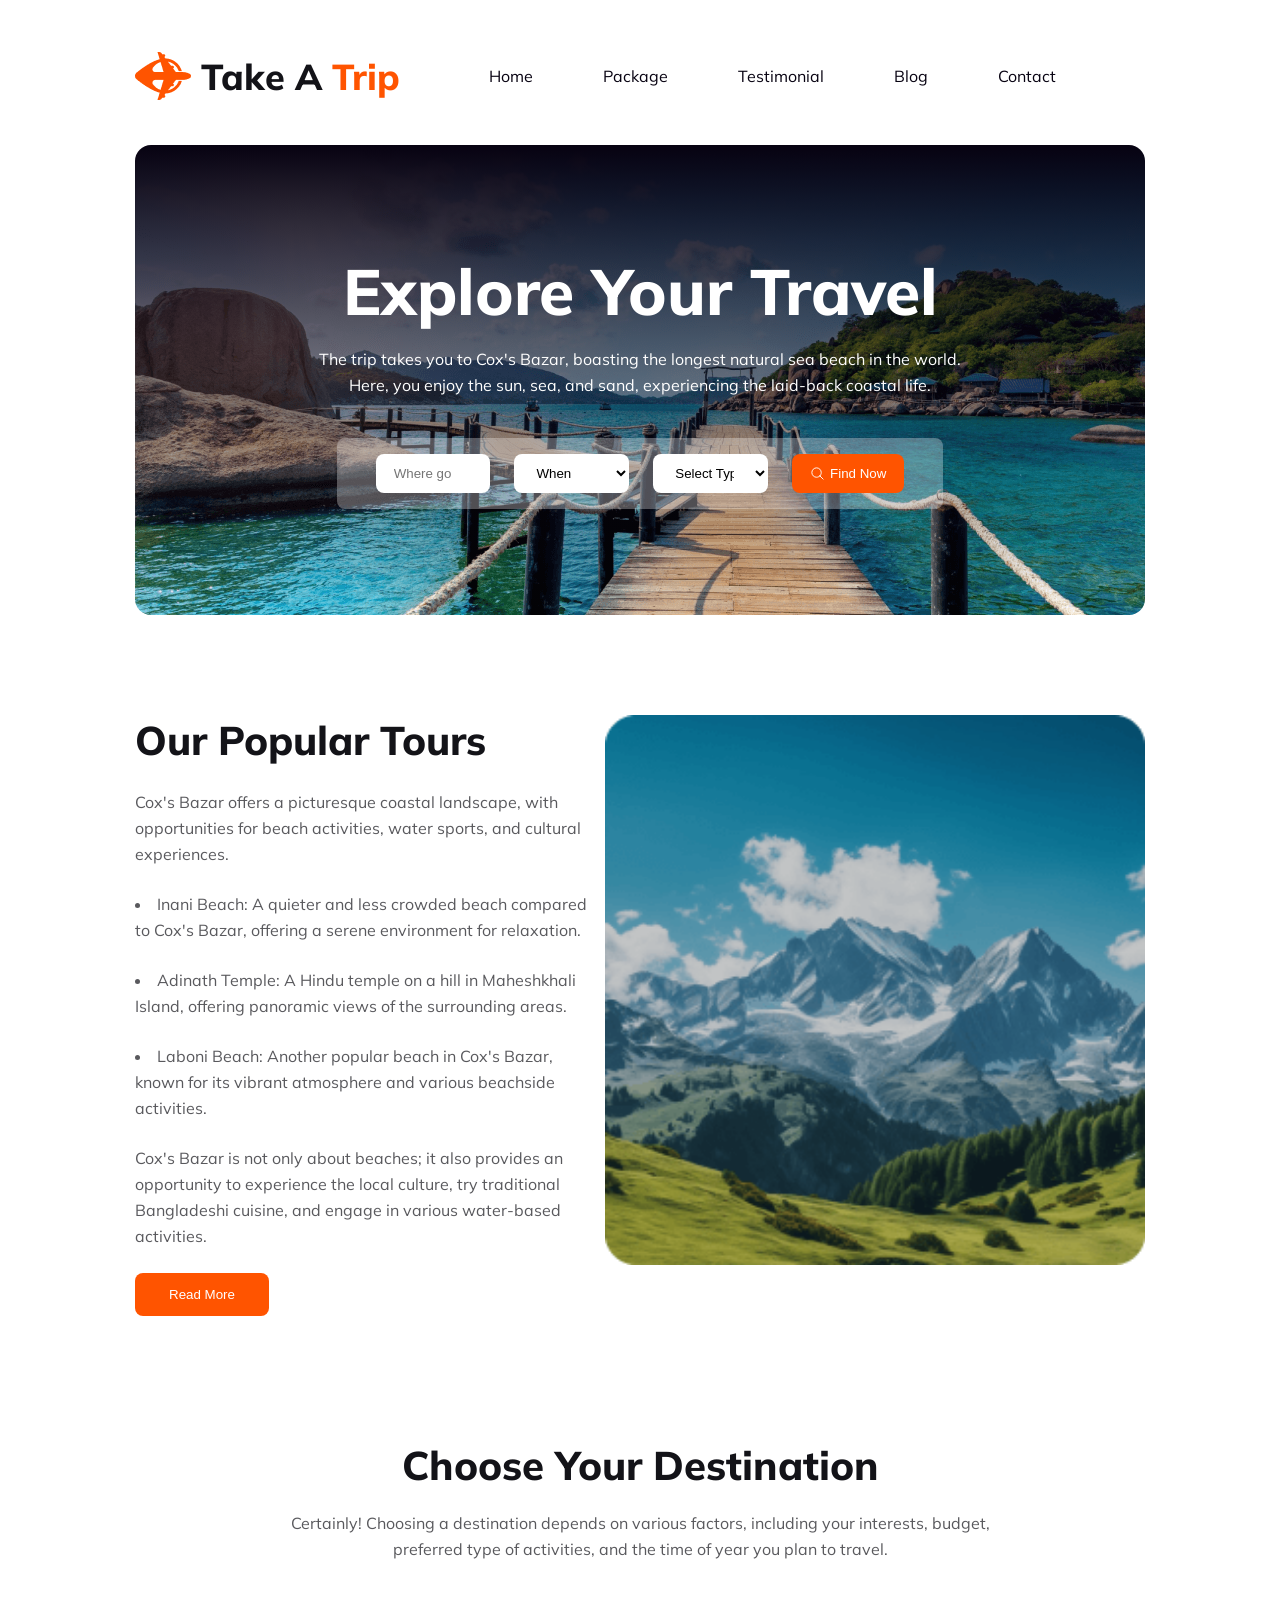
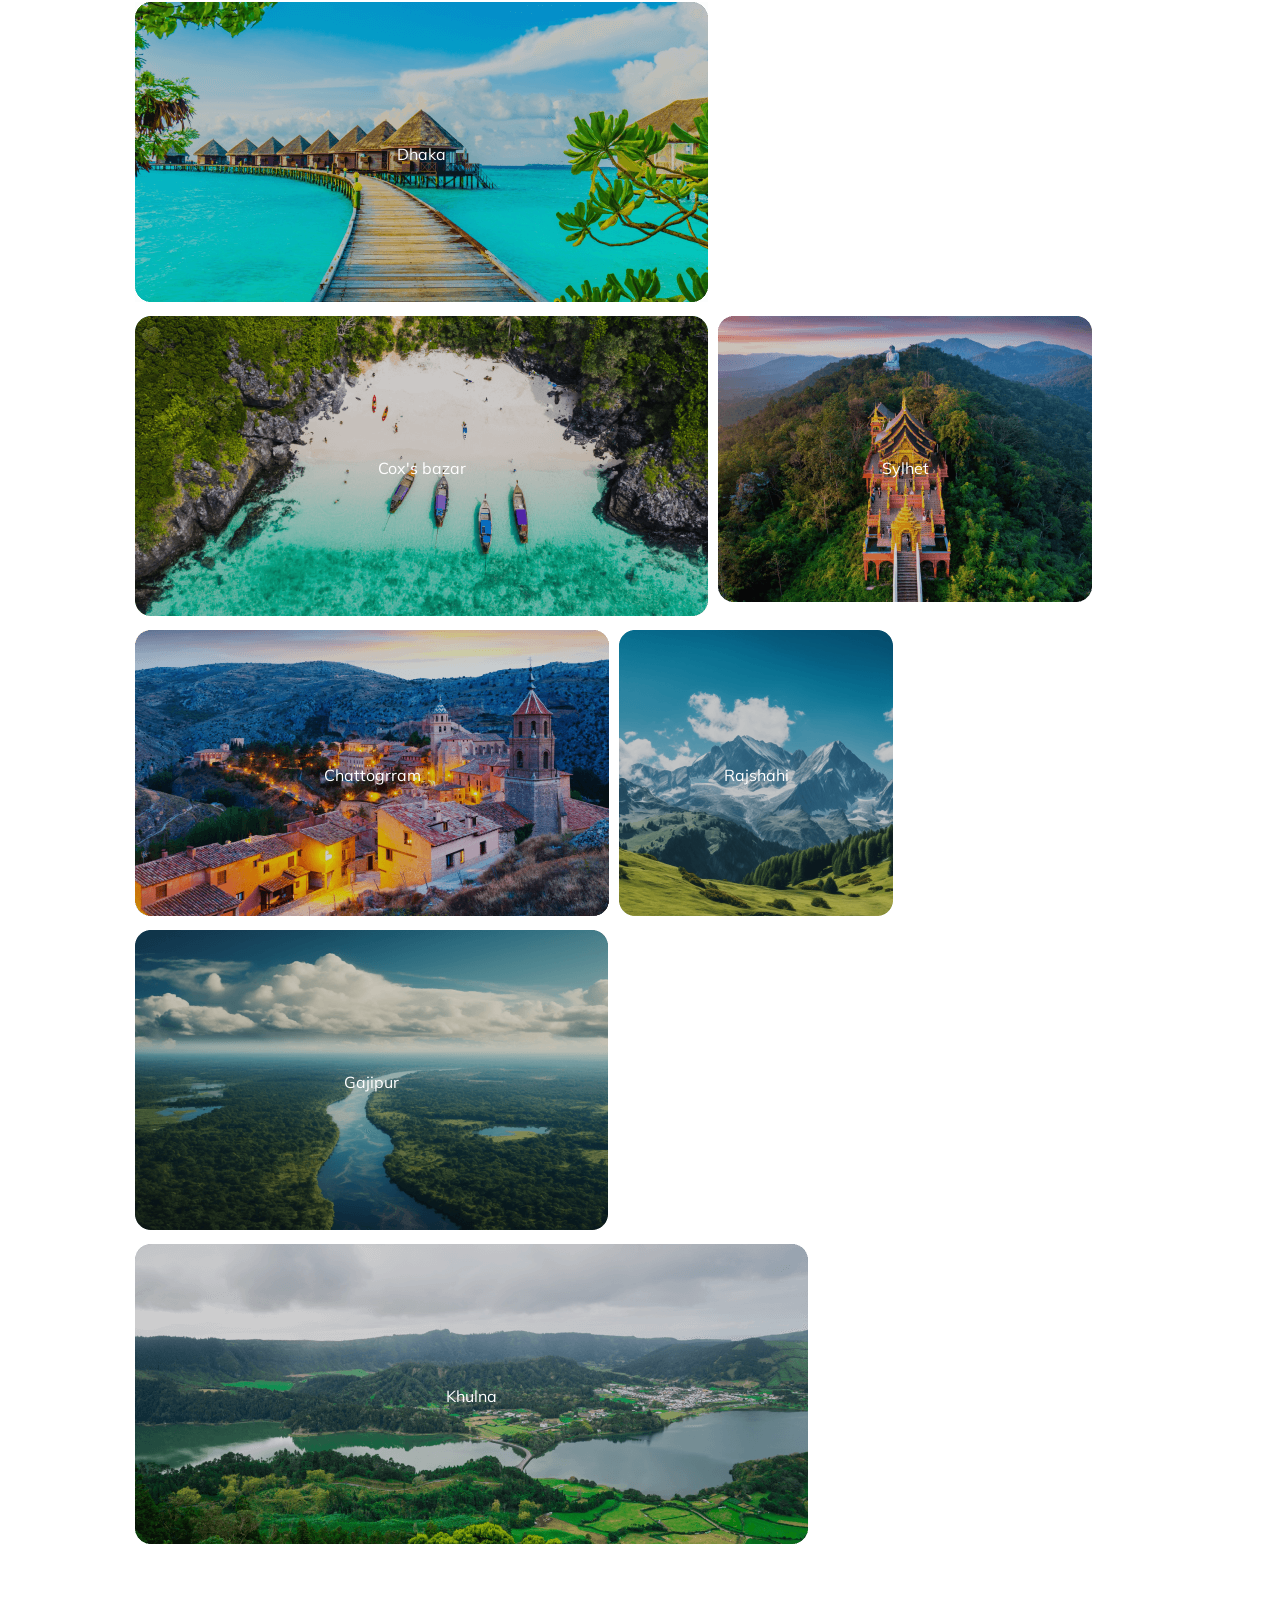
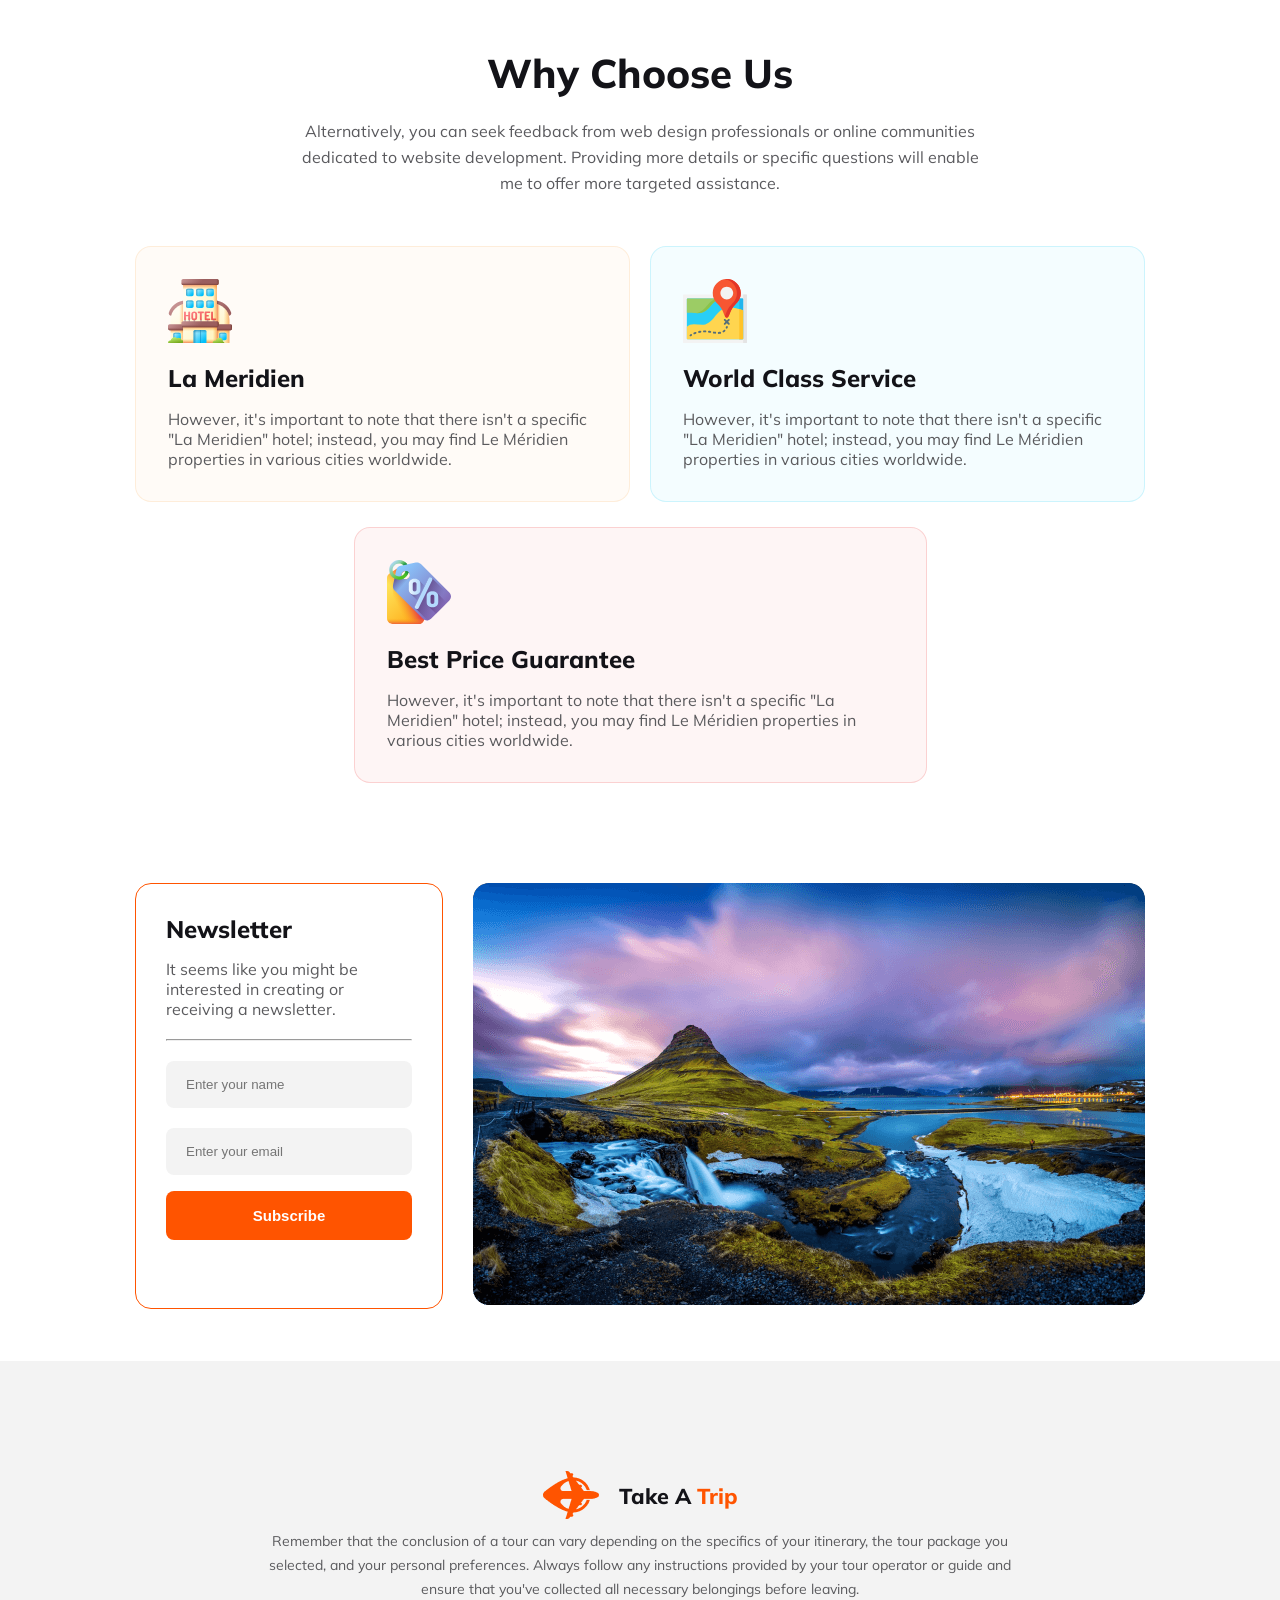
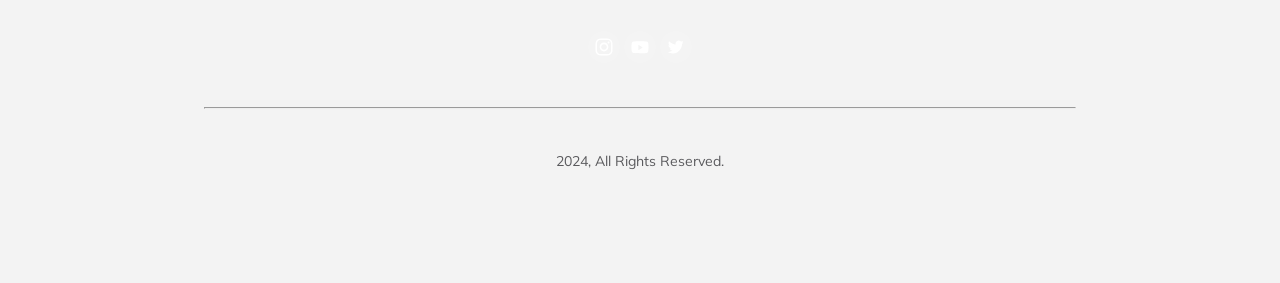
==== commit 9928c76a: "Menu header span & footer sections are some changes" ====
--- a/travel.html
+++ b/travel.html
@@ -13,10 +13,12 @@
 <body>
     <div class="main-container">
         <!-- Menu section -->
+        <!-- Menu section -->
+        <!-- Menu section -->
         <nav class="menu-container">
-            <div class="menu-header">
+            <div class="menu-icon">
                 <img src="./Images/Group 40071 (2).png" alt="">
-                <h1>Take A <span class="">Trip</span> </h1>
+                <h1 class="menu-header">Take A <span class="menu-header-color">Trip</span> </h1>
             </div>
             <div class="menu-item">
                 <ul>
@@ -33,7 +35,9 @@
         </nav>
 
 
-        <!-- banner-part -->
+        <!-- banner-section -->
+        <!-- banner-section -->
+        <!-- banner-section -->
         <div class="banner-box">
 
             <h1 class="banner-box-title">Explore Your Travel</h1>
@@ -59,6 +63,7 @@
             </form>
         </div>
 
+        <!-- Popular section -->
         <!-- Popular section -->
         <!-- Popular section -->
 
@@ -90,6 +95,8 @@
             </div>
         </div>
         <!-- Destination section -->
+        <!-- Destination section -->
+        <!-- Destination section -->
         <div class="destination-section-container">
             <h1 class="destination-section-title">Choose Your Destination</h1>
             <p class="destination-section-description">
@@ -133,6 +140,8 @@
 
             </div>
         </div>
+        <!-- why choose section -->
+        <!-- why choose section -->
         <!-- why choose section -->
 
         <div class="why-choose-container">
@@ -174,6 +183,8 @@
             </div>
         </div>
 
+        <!-- news-letter section -->
+        <!-- news-letter section -->
         <!-- news-letter section -->
         <div class="news-letter-container">
             <div class="news-letter-box">
@@ -198,11 +209,14 @@
     </div>
 
     <!-- footer-section -->
+    <!-- footer-section -->
+    <!-- footer-section -->
     <div class="footer-container">
         <div class="footer-box">
             <div class="footer-logo">
-                <div class="footer-merge"> <img src="./Images/Group 40071 (2).png" alt="">
-                    <h1 class="footer-header">Take A <span class="footer-text-change">Trip</span> </h1>
+                <div class="footer-icon">
+                    <img src="./Images/Group 40071 (2).png" alt="">
+                    <h1 class="footer-header">Take A <span class="footer-header-color">Trip</span> </h1>
                 </div>
 
                 <p class="footer-description">
--- a/travel.css
+++ b/travel.css
@@ -15,6 +15,8 @@
  }
 
  /* menu-section */
+ /* menu-section */
+ /* menu-section */
  .menu-container {
      display: flex;
      justify-content: space-between;
@@ -22,10 +24,24 @@
      margin-bottom: 45px;
  }
 
- .menu-header {
+ .menu-icon {
      display: flex;
      align-items: center;
      gap: 10px;
+ }
+
+ .menu-header {
+     color: #131318;
+     font-size: 36px;
+     font-weight: 800;
+
+ }
+
+ .menu-header-color {
+     color: #FF5400;
+     font-size: 36px;
+     font-weight: 800;
+
  }
 
  .menu-item ul {
@@ -49,27 +65,21 @@
      width: 30px;
  }
 
-
- /* p=color: rgba(19, 19, 24, 0.70);
-     h=color: #131318; */
  .banner-box {
      padding-top: 106px;
      padding-bottom: 106px;
      background-repeat: no-repeat;
-     /* width: 1170px; */
      height: fit-content;
      border-radius: 16px;
      background: linear-gradient(180deg, #070211 0%, rgba(7, 2, 17, 0.00) 100%), url('./Images/Group\ 13\ \(1\)\ \(1\).png');
  }
 
-
  .banner-box-title {
      color: #FFF;
      font-size: 64px;
      font-weight: 800;
      text-align: center;
      margin-bottom: 15px;
-
 
  }
 
@@ -83,7 +93,6 @@
      margin: 0 auto;
      margin-bottom: 40px;
 
-
  }
 
  .banner-form {
@@ -139,6 +148,8 @@
  }
 
  /* popular section */
+ /* popular section */
+ /* popular section */
  .popular-container {
      display: flex;
      justify-content: space-between;
@@ -183,6 +194,8 @@
      cursor: pointer;
  }
 
+ /* Destination section */
+ /* Destination section */
  /* Destination section */
  .destination-section-box1 {
      display: flex;
@@ -228,6 +241,8 @@
      gap: 10px;
  }
 
+ /* why choose section */
+ /* why choose section */
  /* why choose section */
  .why-choose-container {
      margin-top: 100px;
@@ -301,6 +316,8 @@
  }
 
 
+ /* news-letter-section */
+ /* news-letter-section */
  /* news-letter-section */
  .news-letter-container {
      margin-top: 100px;
@@ -360,8 +377,11 @@
  }
 
  /* footer-section */
+ /* footer-section */
+ /* footer-section */
  .footer-container {
      background: rgba(19, 19, 24, 0.05);
+     font-family: 'Mulish';
  }
 
  .footer-box {
@@ -370,30 +390,29 @@
      text-align: center;
  }
 
- .footer-merge {
+ .footer-icon {
      display: flex;
      justify-content: center;
      align-items: center;
      gap: 20px;
+     margin-bottom: 10px;
  }
 
  .footer-header {
+     font-family: 'Mulish';
      color: #131318;
-     font-size: 32px;
-     font-weight: 800;
-     font-family: Mulish;
-     margin-bottom: 15px;
+     font-size: 21.543px;
+     font-weight: 800;
+
 
  }
 
  .footer-description {
+     font-family: 'Mulish';
      color: #5A5A5D;
-     text-align: center;
-     font-family: Mulish;
-     font-size: 16px;
-     font-style: normal;
+     font-size: 14px;
      font-weight: 400;
-     line-height: 26px;
+     line-height: 24px;
      width: 769px;
      margin: 0 auto;
  }
@@ -401,15 +420,18 @@
  .short {
 
      width: 872px;
+     height: 1px;
      margin: 0 auto;
      margin-bottom: 40px;
  }
 
 
- .footer-text-change {
+ .footer-header-color {
+     font-family: 'Mulish';
      color: #FF5400;
-     font-size: 32px;
-     font-weight: 800;
+     font-size: 21.543px;
+     font-weight: 800;
+
  }
 
  .footer-box-icon {
@@ -424,6 +446,7 @@
  @media screen and (max-width: 600px) {
 
      /* menu-section */
+     /* menu-section */
      .main-container {
          padding: 30px;
      }
@@ -436,6 +459,7 @@
          display: block;
      }
 
+     /* banner-section */
      /* banner-section */
      .banner-box {
          background-repeat: no-repeat;
@@ -502,10 +526,12 @@
      }
 
      /* popular-section */
+     /* popular-section */
+     /* popular-section */
      .popular-container {
          flex-direction: column;
-         margin-top: 24px;
-         margin-bottom: 100px;
+         margin-top: 30px;
+         margin-bottom: 30px;
      }
 
      .popular-img img {
@@ -517,9 +543,90 @@
          width: 100%;
      }
 
+
+     /* why choose section */
+     /* why choose section */
+     /* why choose section */
+
+     .why-choose-container {
+         margin-top: 50px;
+
+     }
+
+     .why-choose-card-double {
+         grid-template-columns: 1fr;
+         gap: 20px;
+     }
+
+     .why-choose-title {
+         color: #131318;
+         font-size: 20px;
+         font-weight: 800;
+         text-align: center;
+
+     }
+
+     .why-choose-description {
+         color: rgba(19, 19, 24, 0.70);
+         width: 100%;
+         font-size: 14px;
+         font-weight: 400;
+         text-align: center;
+     }
+
+     .why-choose-card-text {
+         color: #131318;
+         font-size: 20px;
+         font-weight: 800;
+     }
+
+     .why-choose-card-description {
+         color: #5A5A5D;
+         font-size: 14px;
+         font-weight: 400;
+         line-height: 24px;
+
+     }
+
+     .why-choose-card-box {
+         width: 100%;
+         border-radius: 16px;
+         border: 1px solid rgba(251, 181, 99, 0.20);
+         background: rgba(251, 181, 99, 0.05);
+     }
+
+     .why-choose-card-box1 {
+         width: 100%;
+         border-radius: 16px;
+         border: 1px solid rgba(41, 206, 246, 0.20);
+         background: rgba(41, 206, 246, 0.05);
+     }
+
+     .why-choose-card-box2 {
+
+         border-radius: 16px;
+         border: 1px solid rgba(233, 68, 68, 0.20);
+         background: rgba(233, 68, 68, 0.05);
+         width: 100%;
+         margin-top: 25px;
+
+     }
+
+     .why-choose-card-description {
+         color: #5A5A5D;
+         font-size: 16px;
+         font-weight: 400;
+         margin-top: 16px;
+         width: 100%;
+
+     }
+
+
+     /* news-later */
+     /* news-later */
      /* news-later */
      .news-letter-container {
-         margin-top: 100px;
+         margin-top: 50px;
          flex-direction: column;
          gap: 30px;
          width: 100%;
@@ -530,6 +637,7 @@
      }
 
      /* destination section */
+     /* destination section */
      .destination-section-description {
          width: 100%;
      }
@@ -543,9 +651,10 @@
      }
 
      /* footer section */
+     /* footer section */
+     /* footer section */
 
      .footer-merge {
-
          flex-direction: column;
          justify-content: center;
          align-items: center;
@@ -598,84 +707,4 @@
 
      }
 
-     /* why choose section */
-
-     .why-choose-container {
-         margin-top: 100px;
-         text-align: start;
-
-
-     }
-
-     .why-choose-card-double {
-         grid-template-columns: 1fr;
-         gap: 20px;
-     }
-
-     .why-choose-title {
-         color: #131318;
-         font-size: 20px;
-         font-weight: 800;
-         text-align: center;
-
-     }
-
-     .why-choose-description {
-         color: rgba(19, 19, 24, 0.70);
-         width: 100%;
-         font-size: 14px;
-         font-weight: 400;
-         text-align: center;
-     }
-
-     .why-choose-card-text {
-         color: #131318;
-         font-size: 20px;
-         font-weight: 800;
-     }
-
-     .why-choose-card-description {
-         color: #5A5A5D;
-         font-size: 14px;
-         font-weight: 400;
-         line-height: 24px;
-
-     }
-
-     .why-choose-card-box {
-         width: 100%;
-         border-radius: 16px;
-         border: 1px solid rgba(251, 181, 99, 0.20);
-         background: rgba(251, 181, 99, 0.05);
-     }
-
-     .why-choose-card-box1 {
-         width: 100%;
-         border-radius: 16px;
-         border: 1px solid rgba(41, 206, 246, 0.20);
-         background: rgba(41, 206, 246, 0.05);
-     }
-
-     .why-choose-card-box2 {
-
-         border-radius: 16px;
-         border: 1px solid rgba(233, 68, 68, 0.20);
-         background: rgba(233, 68, 68, 0.05);
-         width: 100%;
-         margin-top: 25px;
-
-     }
-
-     .why-choose-card-description {
-         color: #5A5A5D;
-         font-size: 16px;
-         font-weight: 400;
-         margin-top: 16px;
-         width: 100%;
-
-     }
-
-
-
-
  }
